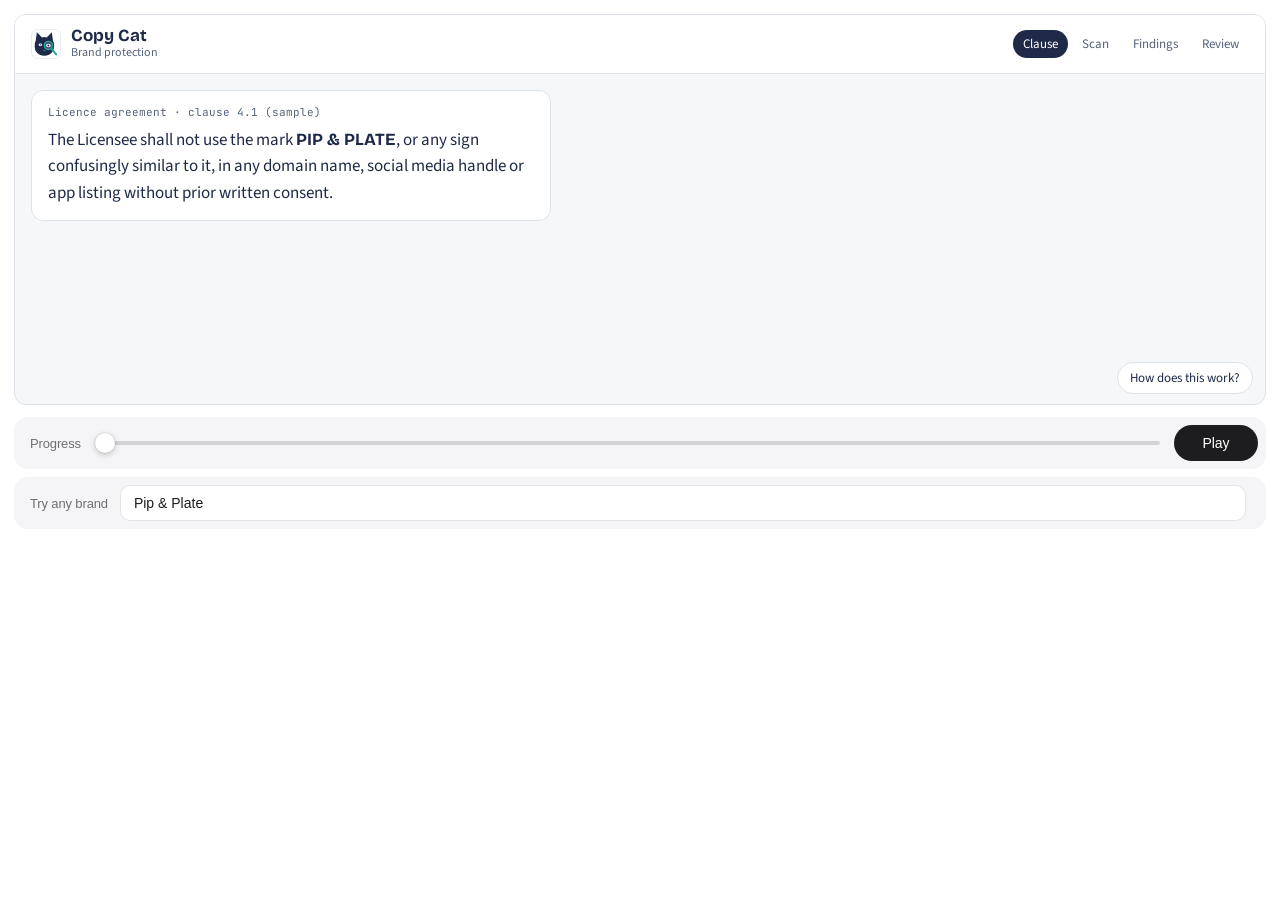
==== demos/copy-cat.html @ 71873c39 "Rebuild the site: projects, experience, awards, film roll and places - Projects: three live demos (R" ====
<!doctype html>
<html lang="en"><head><meta charset="utf-8"><meta name="viewport" content="width=device-width,initial-scale=1">
<title>Copy Cat demo</title><meta name="robots" content="noindex">
<style>
:root{--border:#e6e4df;--text-secondary:#5f6064;--text-danger:#b42318;--surface-1:#f7f6f3;--border-stronger:#c9c7c2}
*{box-sizing:border-box}
html,body{margin:0;background:#fff;color:#16171a;font-family:-apple-system,BlinkMacSystemFont,"SF Pro Text","Helvetica Neue",Arial,sans-serif;-webkit-font-smoothing:antialiased}
body{padding:14px}
html *{font-style:normal !important}
button,input{font:inherit;color:inherit}
button{min-height:32px;padding:0 14px;border:1px solid var(--border);border-radius:999px;background:#fff;cursor:pointer}
button:hover{border-color:var(--border-stronger)}
input:not([type=range]){min-height:32px;padding:0 12px;border:1px solid var(--border);border-radius:999px;background:#fff}
.ctrl{display:flex;align-items:center;gap:10px;flex-wrap:wrap;margin-top:10px}
:focus-visible{outline:2px solid #2f6fed;outline-offset:2px}
</style><script>if(new URLSearchParams(location.search).has('embed'))document.documentElement.classList.add('embed')</script>
<style>
/* embed: shown inside a project tile on the home page. No player controls; the demo fills the frame */
html.embed,html.embed body{height:100%;background:transparent}
html.embed body{padding:0}
html.embed .ctrl{display:none}
html.embed #cc,html.embed #ip,html.embed #rt{height:100%;display:flex;flex-direction:column;border:0;border-radius:0}
html.embed #stage{flex:1;height:auto;min-height:0}
</style>
<style>
/* control bar: one quiet toolbar under the demo, in SF Pro, Apple-style */
.ctrl{font-family:-apple-system,BlinkMacSystemFont,"SF Pro Text","SF Pro Display","Helvetica Neue",Arial,sans-serif;display:flex;align-items:center;gap:12px;flex-wrap:wrap;margin-top:12px;padding:8px 8px 8px 16px;border-radius:14px;background:#f5f5f7;font-size:14px;letter-spacing:-.01em;color:#1d1d1f}
.ctrl+.ctrl{margin-top:8px}
.ctrl>span,.ctrl>label{font-size:13px!important;font-weight:500;color:#6e6e73!important;white-space:nowrap}
.ctrl button{font-family:inherit;min-height:36px;padding:0 18px;border-radius:999px;border:0;background:#fff;color:#1d1d1f;font-size:14px;font-weight:500;box-shadow:0 0 0 1px rgba(0,0,0,.08),0 1px 2px rgba(0,0,0,.06);cursor:pointer;transition:background .2s,transform .1s}
.ctrl button:hover{background:#fafafa}
.ctrl button:active{transform:scale(.97)}
.ctrl button#play{background:#1d1d1f;color:#fff;box-shadow:none;min-width:84px}
.ctrl button#play:hover{background:#3a3a3c}
.ctrl input:not([type=range]){font-family:inherit;min-height:36px;padding:0 14px;border:0;border-radius:10px;background:#fff;box-shadow:inset 0 0 0 1px rgba(0,0,0,.1);font-size:14px;color:#1d1d1f;outline:none}
.ctrl input:not([type=range]):focus{box-shadow:inset 0 0 0 2px #0071e3}
.ctrl input[type=range]{-webkit-appearance:none;appearance:none;height:28px;background:transparent;cursor:pointer;--p:0%}
.ctrl input[type=range]::-webkit-slider-runnable-track{height:4px;border-radius:2px;background:linear-gradient(to right,#1d1d1f var(--p),#d2d2d7 var(--p))}
.ctrl input[type=range]::-moz-range-track{height:4px;border-radius:2px;background:#d2d2d7}
.ctrl input[type=range]::-moz-range-progress{height:4px;border-radius:2px;background:#1d1d1f}
.ctrl input[type=range]::-webkit-slider-thumb{-webkit-appearance:none;width:20px;height:20px;margin-top:-8px;border-radius:50%;background:#fff;box-shadow:0 0 0 .5px rgba(0,0,0,.12),0 2px 6px rgba(0,0,0,.2)}
.ctrl input[type=range]::-moz-range-thumb{width:20px;height:20px;border:0;border-radius:50%;background:#fff;box-shadow:0 0 0 .5px rgba(0,0,0,.12),0 2px 6px rgba(0,0,0,.2)}
.ctrl input[type=range]:focus-visible{outline:2px solid #0071e3;outline-offset:2px;border-radius:6px}
@media (max-width:520px){.ctrl{padding:8px 10px}.ctrl input[type=range]{flex-basis:100%!important;order:3}}
</style>
<script>
/* keep the slider's filled part in step, including when the demo moves it */
addEventListener('DOMContentLoaded',()=>{const r=[...document.querySelectorAll('.ctrl input[type=range]')];const up=()=>r.forEach(x=>x.style.setProperty('--p',(x.value-x.min)/(x.max-x.min)*100+'%'));setInterval(up,80);up()});
</script>
</head><body>
<link href="https://fonts.googleapis.com/css2?family=Bricolage+Grotesque:wght@500;700&family=Source+Sans+3:wght@400;600&family=JetBrains+Mono:wght@400;600&display=swap" rel="stylesheet">
<style>
#cc{--navy:#1e2a47;--teal:#1b7f78;--bg:#f5f7f9;--line:#dde2e8;--muted:#56627a;--hi:#b42318;--hi-s:#fdecea;--md:#a15c07;--md-s:#fdf3e2;--lo:#2f7a45;--lo-s:#e8f4ec;
 position:relative;background:var(--bg);color:var(--navy);border-radius:12px;border:1px solid var(--line);overflow:hidden;font-family:"Source Sans 3",system-ui,sans-serif}
.disp{font-family:"Bricolage Grotesque",system-ui,sans-serif}
.mono{font-family:"JetBrains Mono",ui-monospace,monospace}
.top{display:flex;align-items:center;gap:10px;padding:12px 16px;background:#fff;border-bottom:1px solid var(--line);flex-wrap:wrap}
.tabs{margin-left:auto;display:flex;gap:4px;font-size:13px}
.tabs span{padding:5px 10px;border-radius:999px;color:var(--muted);cursor:pointer}
.tabs span.on{background:var(--navy);color:#fff}
#stage{position:relative;height:330px;overflow:hidden}
.scene{position:absolute;inset:16px;transition:opacity .35s,transform .45s cubic-bezier(.2,.8,.2,1)}
.card{background:#fff;border:1px solid var(--line);border-radius:12px;padding:14px 16px}
.sev{font-size:11px;font-weight:600;padding:2px 8px;border-radius:999px}
.HIGH{color:var(--hi);background:var(--hi-s)}.MEDIUM{color:var(--md);background:var(--md-s)}.LOW{color:var(--lo);background:var(--lo-s)}
.diff{color:var(--hi);background:var(--hi-s);border-radius:3px}
.col{background:#fff;border:1px solid var(--line);border-radius:12px;padding:10px;min-height:220px}
.k{background:var(--bg);border:1px solid var(--line);border-radius:8px;padding:7px 8px;margin-top:7px;font-size:12px}
.toast{position:absolute;right:16px;bottom:56px;width:250px;background:#fff;border:1px solid var(--line);border-left:4px solid var(--hi);border-radius:8px;padding:9px 11px;font-size:12px;transition:transform .45s cubic-bezier(.34,1.56,.64,1),opacity .3s}
.row{display:flex;align-items:center;gap:8px}
.how{position:absolute;right:12px;bottom:10px;z-index:3;min-height:32px;padding:0 12px;border:1px solid var(--line);border-radius:999px;background:#fff;font:inherit;font-size:13px;color:var(--navy);cursor:pointer}
.how-panel{position:absolute;inset:60px 12px 12px;z-index:4;background:#fff;border:1px solid var(--line);border-radius:14px;padding:14px 16px;overflow:auto;animation:howIn .28s cubic-bezier(.2,.8,.2,1)}
@keyframes howIn{from{opacity:0;transform:translateY(8px) scale(.98)}}
.how-panel p{margin:6px 0 10px}.how-panel ol{margin:10px 0 0;padding-left:18px;line-height:1.55}
.flow{display:flex;flex-wrap:wrap;align-items:center;gap:6px;font-size:12px}
.flow span{border:1px solid var(--line);border-radius:999px;padding:3px 9px;background:var(--bg)}.flow span.t{border-color:var(--teal);color:var(--teal)}.flow i{font-style:normal;color:#9aa3b5}
.x{width:32px;height:32px;border:0;border-radius:50%;background:var(--bg);font-size:18px;cursor:pointer}
</style>
<div id="cc">
 <div class="top">
  <svg width="30" height="30" viewBox="0 0 64 64" aria-hidden="true"><rect x=".75" y=".75" width="62.5" height="62.5" rx="14" fill="#fff" stroke="#dde2e8" stroke-width="1.5"/><svg x="6" y="6" width="52" height="52" viewBox="90 70 1130 1170"><path fill="#1e2a47" d="M162 502 216 88 465 337Q576 296 687 337L934 88 990 502C1030 590 1045 660 1040 760 1035 880 1010 960 960 1040 880 1160 740 1210 576 1220 410 1210 270 1160 190 1040 140 960 115 880 112 760 108 660 122 590 162 502Z"/><ellipse cx="383" cy="696" rx="83" ry="62" fill="#fff"/><circle cx="383" cy="696" r="33" fill="#1e2a47"/><path d="M521 945h110l-55 68z" fill="#26a39a"/><path d="M905 870 1143 1153" stroke="#26a39a" stroke-width="95" stroke-linecap="round"/><circle cx="769" cy="723" r="228" fill="#26a39a"/><circle cx="769" cy="723" r="159" fill="#46526a"/><ellipse cx="769" cy="723" rx="110" ry="82" fill="#fff"/><circle id="pupil" cx="769" cy="723" r="47" fill="#1e2a47"/></svg></svg>
  <div><div class="disp" style="font-weight:700;font-size:17px;line-height:1">Copy Cat</div><div style="font-size:12px;color:var(--muted)">Brand protection</div></div>
  <div class="tabs"><span data-tab="0">Clause</span><span data-tab="1">Scan</span><span data-tab="2">Findings</span><span data-tab="3">Review</span></div>
 </div>
 <div id="stage">
  <div class="scene" id="s0">
   <div class="card" style="max-width:520px">
    <div class="mono" style="font-size:11px;color:var(--muted)">Licence agreement · clause 4.1 (sample)</div>
    <p style="font-size:17px;line-height:1.55;margin:8px 0 0">The Licensee shall not use the mark <span id="mark" class="disp" style="font-weight:700;display:inline-block;transition:transform .5s cubic-bezier(.34,1.56,.64,1)">PIP &amp; PLATE</span>, <span class="fade">or any sign confusingly similar to it,</span> in any domain name, social media handle or app listing <span class="fade">without prior written consent.</span></p>
   </div>
   <div id="lift" class="row" style="margin-top:16px;opacity:0;transition:opacity .4s"><span class="mono" style="font-size:12px;color:var(--teal)">brand_profile.json</span><span class="mono" style="font-size:12px;background:#fff;border:1px solid var(--line);padding:4px 8px;border-radius:6px">{ "mark": "<span class="brandname">pip &amp; plate</span>", "watch": ["domains","social","apps"] }</span></div>
  </div>
  <div class="scene" id="s1">
   <div class="row" style="justify-content:space-between"><div class="disp" style="font-weight:700;font-size:18px">Live scan · Friday 09:00</div><div class="mono" style="font-size:11px;color:var(--muted)">certificates · RDAP · web search</div></div>
   <div id="feed" class="mono" style="margin-top:10px;font-size:13px;line-height:1.9"></div>
  </div>
  <div class="scene" id="s2"><div class="disp" style="font-weight:700;font-size:18px;margin-bottom:8px">Findings</div><div id="table"></div></div>
  <div class="scene" id="s3">
   <div style="display:grid;grid-template-columns:repeat(3,1fr);gap:10px">
    <div class="col"><div class="disp" style="font-weight:700">New</div><div id="c0"></div></div>
    <div class="col"><div class="disp" style="font-weight:700">In review</div><div id="c1"></div></div>
    <div class="col"><div class="disp" style="font-weight:700">Actioned</div><div id="c2"></div></div>
   </div>
   <div class="toast" id="toast"><div class="row"><b style="color:var(--hi)">HIGH</b><span class="mono" style="font-size:11px;color:var(--muted)">#brand-alerts · Slack</span></div><div id="tmsg" style="margin-top:3px">New lookalike found</div></div>
  </div>
 </div>
 <button class="how" id="howBtn" aria-expanded="false" aria-controls="how">How does this work?</button>
 <div class="how-panel" id="how" role="dialog" aria-label="How Copy Cat works" hidden>
  <div style="display:flex;justify-content:space-between;align-items:center"><b class="disp" style="font-size:16px">How does this work?</b><button class="x" id="howX" aria-label="Close">×</button></div>
  <p>Copy Cat looks for anyone copying a brand online and helps the legal team deal with each one.</p>
  <div class="flow"><span>Brand profile</span><i>→</i><span>Scan agent</span><i>→</i><span>Severity rules</span><i>→</i><span>Findings register</span><i>→</i><span class="t">Review board</span><span class="t">Slack alert</span></div>
  <ol>
   <li>The brand's marks, domains and official accounts sit in one profile, taken from the contract and a trademark list.</li>
   <li>Every Friday a scheduled job asks an AI agent to search the web, new certificates and domain records for anything that looks like the brand.</li>
   <li>Each hit is scored HIGH, MEDIUM or LOW and saved in a register, so nothing is reported twice.</li>
   <li>The team moves each finding from New to In review to Actioned, with notes.</li>
   <li>HIGH findings also go straight to Slack, so someone acts the same day.</li>
  </ol>
 </div>
</div>
<div class="ctrl">
 <span style="font-size:14px;color:var(--text-secondary)">Progress</span>
 <input type="range" id="t" min="0" max="100" value="0" step="1" style="flex:1;min-width:140px" aria-label="Demo progress">
 <button id="play">Play</button>
</div>
<div class="ctrl">
 <label for="brand" style="font-size:14px;color:var(--text-secondary)">Try any brand</label>
 <input id="brand" value="Pip & Plate" maxlength="24" style="flex:1;min-width:140px">
 <span id="err" style="font-size:13px;color:var(--text-danger)"></span>
</div>
<script>
const $=id=>document.getElementById(id);
let finds=[];
const slug=s=>s.toLowerCase().replace(/&/g,'and').replace(/[^a-z0-9 ]/g,'').trim();
function lookalikes(name){const w=slug(name).split(/\s+/).filter(Boolean);const base=w.join('');const hy=w.join('-');const amp=w.length>1?w[0]+'n'+w.slice(1).join(''):base+'s';
 const swap=base.replace(/o/,'0').replace(/l/,'1')===base?base.replace(/i/,'1'):base.replace(/o/,'0').replace(/l/,'1');
 const dbl=base.replace(/([a-z])/,'$1$1');
 return [[hy+'.shop','HIGH','Sells "discount vouchers"',2],[amp+'.co','HIGH','Copies the logo and menu',1],['@'+base+'_deals','MEDIUM','Social account, 2.1k followers',1],[swap+'.app','MEDIUM','Typosquat, no content yet',0],[dbl+'-uk.store','LOW','Parked domain',0],[base+'-recipes.blog','LOW','Fan blog, likely fair use',2]]
  .map(([d,s,note,st])=>({d,s,note,st,base}));}
function hl(d,base){let out='';for(const ch of d){const inBase=base.includes(ch);out+=(/[a-z]/.test(ch)&&!inBase)||/[0-9-]/.test(ch)?`<span class="diff">${ch}</span>`:ch}return out}
function build(){const v=$('brand').value.trim();if(!slug(v)){$('err').textContent='Enter a brand name first';return}$('err').textContent='';
 finds=lookalikes(v);document.querySelectorAll('.brandname').forEach(e=>e.textContent=slug(v).replace(/ and /,' & '));$('mark').textContent=v.toUpperCase();
 $('feed').innerHTML=finds.map((f,i)=>`<div class="fl" style="transition:opacity .3s,transform .4s;"><span style="color:var(--muted)">checking</span> ${hl(f.d,f.base)} <span class="sev ${f.s}" style="margin-left:6px">${f.s}</span></div>`).join('');
 $('table').innerHTML=finds.map((f,i)=>`<div class="card tr" style="padding:8px 12px;margin-bottom:6px;display:grid;grid-template-columns:1.2fr 80px 1.6fr;align-items:center;gap:8px;transition:opacity .3s,transform .4s"><span class="mono" style="font-size:12px">${hl(f.d,f.base)}</span><span class="sev ${f.s}">${f.s}</span><span style="font-size:12px;color:var(--muted)">${f.note}</span></div>`).join('');
 $('tmsg').innerHTML=`<span class="mono">${finds[0].d}</span> · ${finds[0].note}`;
 render(+$('t').value)}
function render(v){const t=v/100;const sc=t<.25?0:t<.5?1:t<.75?2:3;
 document.querySelectorAll('.scene').forEach((s,i)=>{s.style.opacity=i===sc?1:0;s.style.transform=i===sc?'none':`translateY(${i<sc?-14:14}px)`;s.style.pointerEvents=i===sc?'auto':'none'});
 document.querySelectorAll('[data-tab]').forEach(s=>s.classList.toggle('on',+s.dataset.tab===sc));
 const a=Math.min(1,t/.2);document.querySelectorAll('.fade').forEach(f=>{f.style.textDecoration=a>.3?'line-through':'none';f.style.textDecorationColor='#b42318';f.style.opacity=a>.6?.35:1});
 $('mark').style.transform=a>.5?'translateY(-6px) scale(1.12) rotate(-2deg)':'none';$('lift').style.opacity=a>.8?1:0;
 const p=Math.max(0,Math.min(1,(t-.25)/.25));document.querySelectorAll('.fl').forEach((e,i)=>{const on=p>i/finds.length;e.style.opacity=on?1:0;e.style.transform=on?'none':'translateX(-10px)'});
 $('pupil').setAttribute('cx',769+Math.sin(t*30)*40*(sc===1?1:0));
 const q=Math.max(0,Math.min(1,(t-.5)/.22));document.querySelectorAll('.tr').forEach((e,i)=>{const on=q>i/finds.length;e.style.opacity=on?1:0;e.style.transform=on?'none':'translateY(8px)'});
 const r=Math.max(0,Math.min(1,(t-.75)/.22));
 [0,1,2].forEach(c=>$('c'+c).innerHTML='');finds.forEach(f=>{const col=r<.35?0:r<.7?Math.min(1,f.st):f.st;$('c'+col).insertAdjacentHTML('beforeend',`<div class="k"><div class="row" style="justify-content:space-between"><span class="mono" style="font-size:11px">${f.d}</span><span class="sev ${f.s}">${f.s[0]}</span></div>${col===2?'<div style="color:var(--teal);font-size:11px;margin-top:3px">Takedown sent</div>':''}</div>`)});
 $('toast').style.opacity=r>.15?1:0;$('toast').style.transform=r>.15?'none':'translateY(20px)';}
$('t').addEventListener('input',()=>render(+$('t').value));
let timer=null;$('play').addEventListener('click',e=>{if(timer){clearInterval(timer);timer=null;e.target.textContent='Play';return}if(+$('t').value>=100)$('t').value=0;e.target.textContent='Pause';timer=setInterval(()=>{$('t').value=+$('t').value+1;render(+$('t').value);if(+$('t').value>=100){clearInterval(timer);timer=null;e.target.textContent='Play'}},90)});$('brand').addEventListener('input',build);
document.querySelectorAll('[data-tab]').forEach(s=>s.addEventListener('click',()=>{$('t').value=[10,40,65,95][+s.dataset.tab];render(+$('t').value)}));
const howBtn=$('howBtn'),how=$('how');
function setHow(o){how.hidden=!o;howBtn.setAttribute('aria-expanded',String(o));howBtn.textContent=o?'Back to the demo':'How does this work?';if(o)$('howX').focus();else howBtn.focus()}
howBtn.addEventListener('click',()=>setHow(how.hidden));$('howX').addEventListener('click',()=>setHow(false));
document.addEventListener('keydown',e=>{if(e.key==='Escape'&&!how.hidden)setHow(false)});
build();
</script>

<script>
addEventListener('message',e=>{if(e.origin!==location.origin)return;const p=document.getElementById('play');const d=e.data||{};
 if(d.demo==='play'&&p&&!/pause/i.test(p.textContent))p.click();
 if(d.demo==='seek'){const r=document.getElementById('t');if(r&&+r.value!==d.v){if(p&&/pause/i.test(p.textContent))p.click();r.value=d.v;r.dispatchEvent(new Event('input'))}}
 if(d.demo==='pause'&&p&&/pause/i.test(p.textContent))p.click();});
</script>
</body></html>
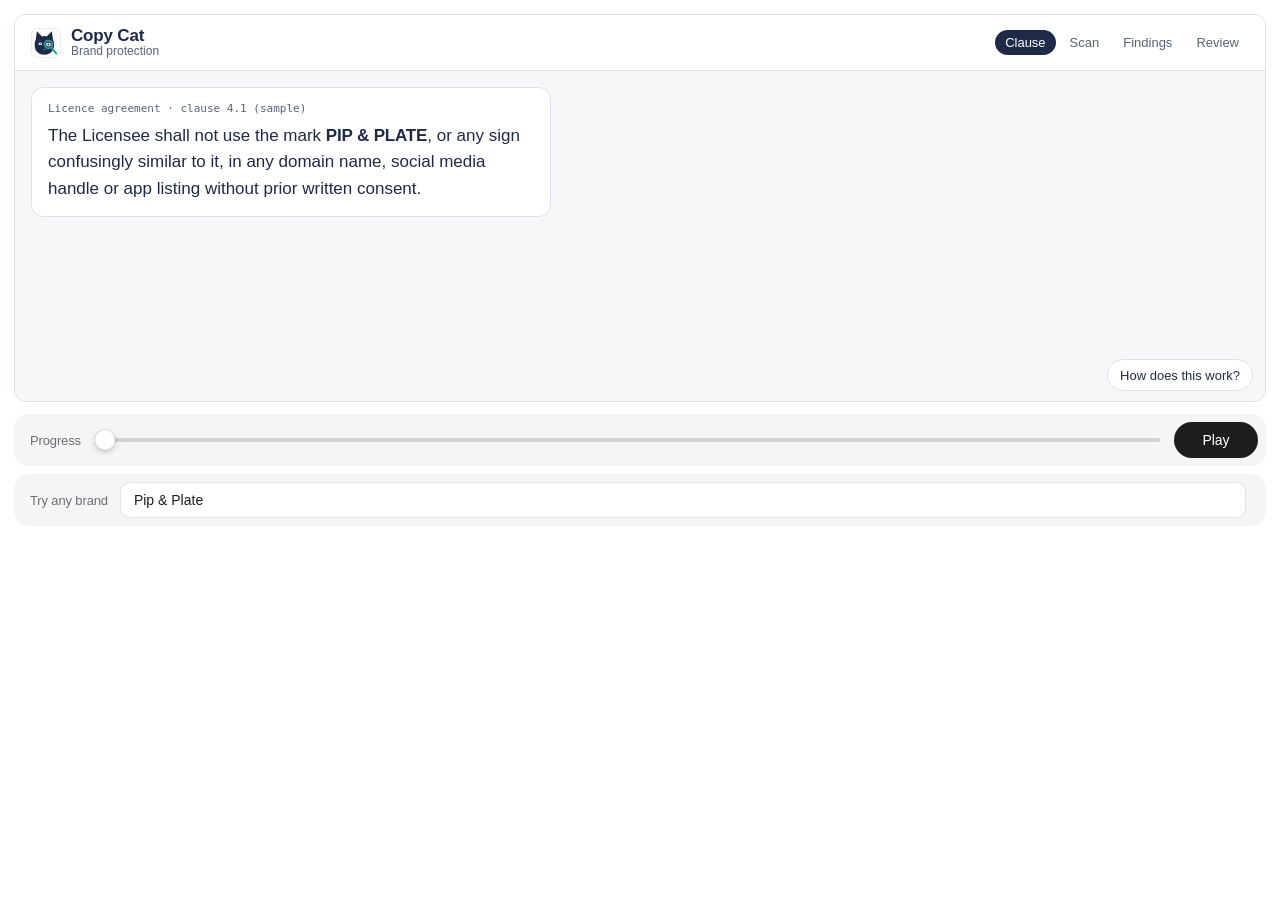
==== commit 5db34be1: "Fix the Reduce Motion crash, drop Google Fonts, load film photos lazily, free viewer watchers Co-Aut" ====
--- a/demos/copy-cat.html
+++ b/demos/copy-cat.html
@@ -48,12 +48,11 @@
 addEventListener('DOMContentLoaded',()=>{const r=[...document.querySelectorAll('.ctrl input[type=range]')];const up=()=>r.forEach(x=>x.style.setProperty('--p',(x.value-x.min)/(x.max-x.min)*100+'%'));setInterval(up,80);up()});
 </script>
 </head><body>
-<link href="https://fonts.googleapis.com/css2?family=Bricolage+Grotesque:wght@500;700&family=Source+Sans+3:wght@400;600&family=JetBrains+Mono:wght@400;600&display=swap" rel="stylesheet">
 <style>
 #cc{--navy:#1e2a47;--teal:#1b7f78;--bg:#f5f7f9;--line:#dde2e8;--muted:#56627a;--hi:#b42318;--hi-s:#fdecea;--md:#a15c07;--md-s:#fdf3e2;--lo:#2f7a45;--lo-s:#e8f4ec;
- position:relative;background:var(--bg);color:var(--navy);border-radius:12px;border:1px solid var(--line);overflow:hidden;font-family:"Source Sans 3",system-ui,sans-serif}
-.disp{font-family:"Bricolage Grotesque",system-ui,sans-serif}
-.mono{font-family:"JetBrains Mono",ui-monospace,monospace}
+ position:relative;background:var(--bg);color:var(--navy);border-radius:12px;border:1px solid var(--line);overflow:hidden;font-family:-apple-system,BlinkMacSystemFont,"SF Pro Text","Helvetica Neue",Arial,sans-serif}
+.disp{font-family:-apple-system,BlinkMacSystemFont,"SF Pro Display","Helvetica Neue",Arial,sans-serif;letter-spacing:-.01em}
+.mono{font-family:ui-monospace,SFMono-Regular,Menlo,monospace}
 .top{display:flex;align-items:center;gap:10px;padding:12px 16px;background:#fff;border-bottom:1px solid var(--line);flex-wrap:wrap}
 .tabs{margin-left:auto;display:flex;gap:4px;font-size:13px}
 .tabs span{padding:5px 10px;border-radius:999px;color:var(--muted);cursor:pointer}
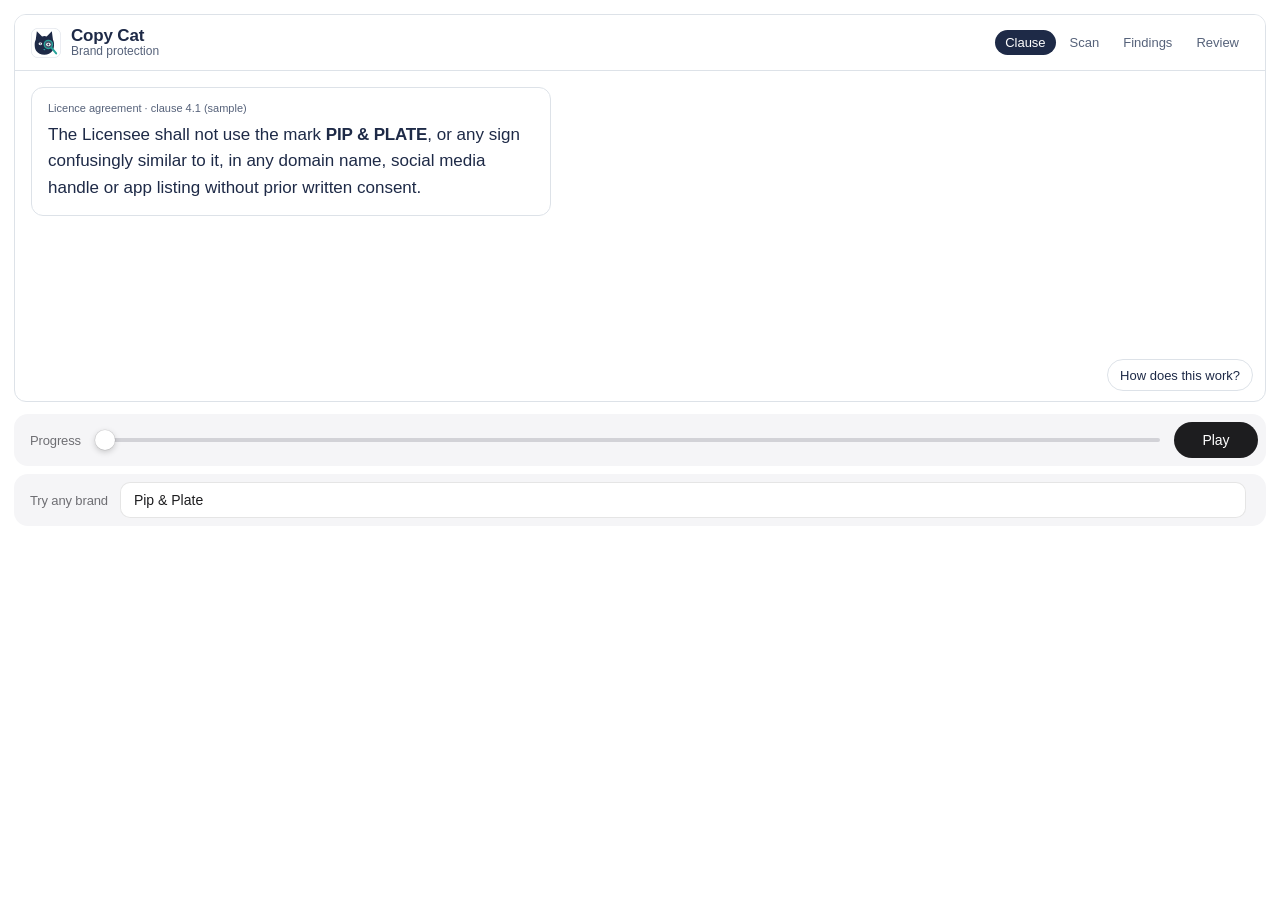
==== commit ab05ffcf: "Demos in SF Pro on a white ground, with neutral greys instead of beige Co-Authored-By: Claude Opus 5" ====
--- a/demos/copy-cat.html
+++ b/demos/copy-cat.html
@@ -19,6 +19,7 @@
 html.embed,html.embed body{height:100%;background:transparent}
 html.embed body{padding:0}
 html.embed .ctrl{display:none}
+html.embed .how,html.embed .how-panel{display:none!important}
 html.embed #cc,html.embed #ip,html.embed #rt{height:100%;display:flex;flex-direction:column;border:0;border-radius:0}
 html.embed #stage{flex:1;height:auto;min-height:0}
 </style>
@@ -42,14 +43,21 @@
 .ctrl input[type=range]::-moz-range-thumb{width:20px;height:20px;border:0;border-radius:50%;background:#fff;box-shadow:0 0 0 .5px rgba(0,0,0,.12),0 2px 6px rgba(0,0,0,.2)}
 .ctrl input[type=range]:focus-visible{outline:2px solid #0071e3;outline-offset:2px;border-radius:6px}
 @media (max-width:520px){.ctrl{padding:8px 10px}.ctrl input[type=range]{flex-basis:100%!important;order:3}}
+/* phones and small cards: three narrow columns that still fit, and the Slack alert across the bottom */
+@media (max-width:520px){.board{gap:6px!important}.col{padding:7px;min-height:180px}.col .disp{font-size:12px}.k{font-size:10.5px;padding:5px 6px;overflow-wrap:anywhere}.k .row{gap:4px}.toast{left:10px;right:10px;width:auto;bottom:10px;font-size:11px}}
 </style>
 <script>
 /* keep the slider's filled part in step, including when the demo moves it */
-addEventListener('DOMContentLoaded',()=>{const r=[...document.querySelectorAll('.ctrl input[type=range]')];const up=()=>r.forEach(x=>x.style.setProperty('--p',(x.value-x.min)/(x.max-x.min)*100+'%'));setInterval(up,80);up()});
+addEventListener('DOMContentLoaded',()=>{if(document.documentElement.classList.contains('embed'))return;const r=[...document.querySelectorAll('.ctrl input[type=range]')];const up=()=>r.forEach(x=>x.style.setProperty('--p',(x.value-x.min)/(x.max-x.min)*100+'%'));setInterval(up,80);up()});
 </script>
+<style>
+/* house look: SF Pro everywhere and a plain white ground, with neutral greys
+   instead of warm beige (overrides the per-demo palette above) */
+*{font-family:-apple-system,BlinkMacSystemFont,"SF Pro Text","SF Pro Display","Helvetica Neue",Arial,sans-serif!important}
+</style>
 </head><body>
 <style>
-#cc{--navy:#1e2a47;--teal:#1b7f78;--bg:#f5f7f9;--line:#dde2e8;--muted:#56627a;--hi:#b42318;--hi-s:#fdecea;--md:#a15c07;--md-s:#fdf3e2;--lo:#2f7a45;--lo-s:#e8f4ec;
+#cc{--navy:#1e2a47;--teal:#1b7f78;--bg:#fff;--line:#dde2e8;--muted:#56627a;--hi:#b42318;--hi-s:#fdecea;--md:#a15c07;--md-s:#fdf3e2;--lo:#2f7a45;--lo-s:#e8f4ec;
  position:relative;background:var(--bg);color:var(--navy);border-radius:12px;border:1px solid var(--line);overflow:hidden;font-family:-apple-system,BlinkMacSystemFont,"SF Pro Text","Helvetica Neue",Arial,sans-serif}
 .disp{font-family:-apple-system,BlinkMacSystemFont,"SF Pro Display","Helvetica Neue",Arial,sans-serif;letter-spacing:-.01em}
 .mono{font-family:ui-monospace,SFMono-Regular,Menlo,monospace}
@@ -95,7 +103,7 @@
   </div>
   <div class="scene" id="s2"><div class="disp" style="font-weight:700;font-size:18px;margin-bottom:8px">Findings</div><div id="table"></div></div>
   <div class="scene" id="s3">
-   <div style="display:grid;grid-template-columns:repeat(3,1fr);gap:10px">
+   <div class="board" style="display:grid;grid-template-columns:repeat(3,minmax(0,1fr));gap:10px">
     <div class="col"><div class="disp" style="font-weight:700">New</div><div id="c0"></div></div>
     <div class="col"><div class="disp" style="font-weight:700">In review</div><div id="c1"></div></div>
     <div class="col"><div class="disp" style="font-weight:700">Actioned</div><div id="c2"></div></div>
